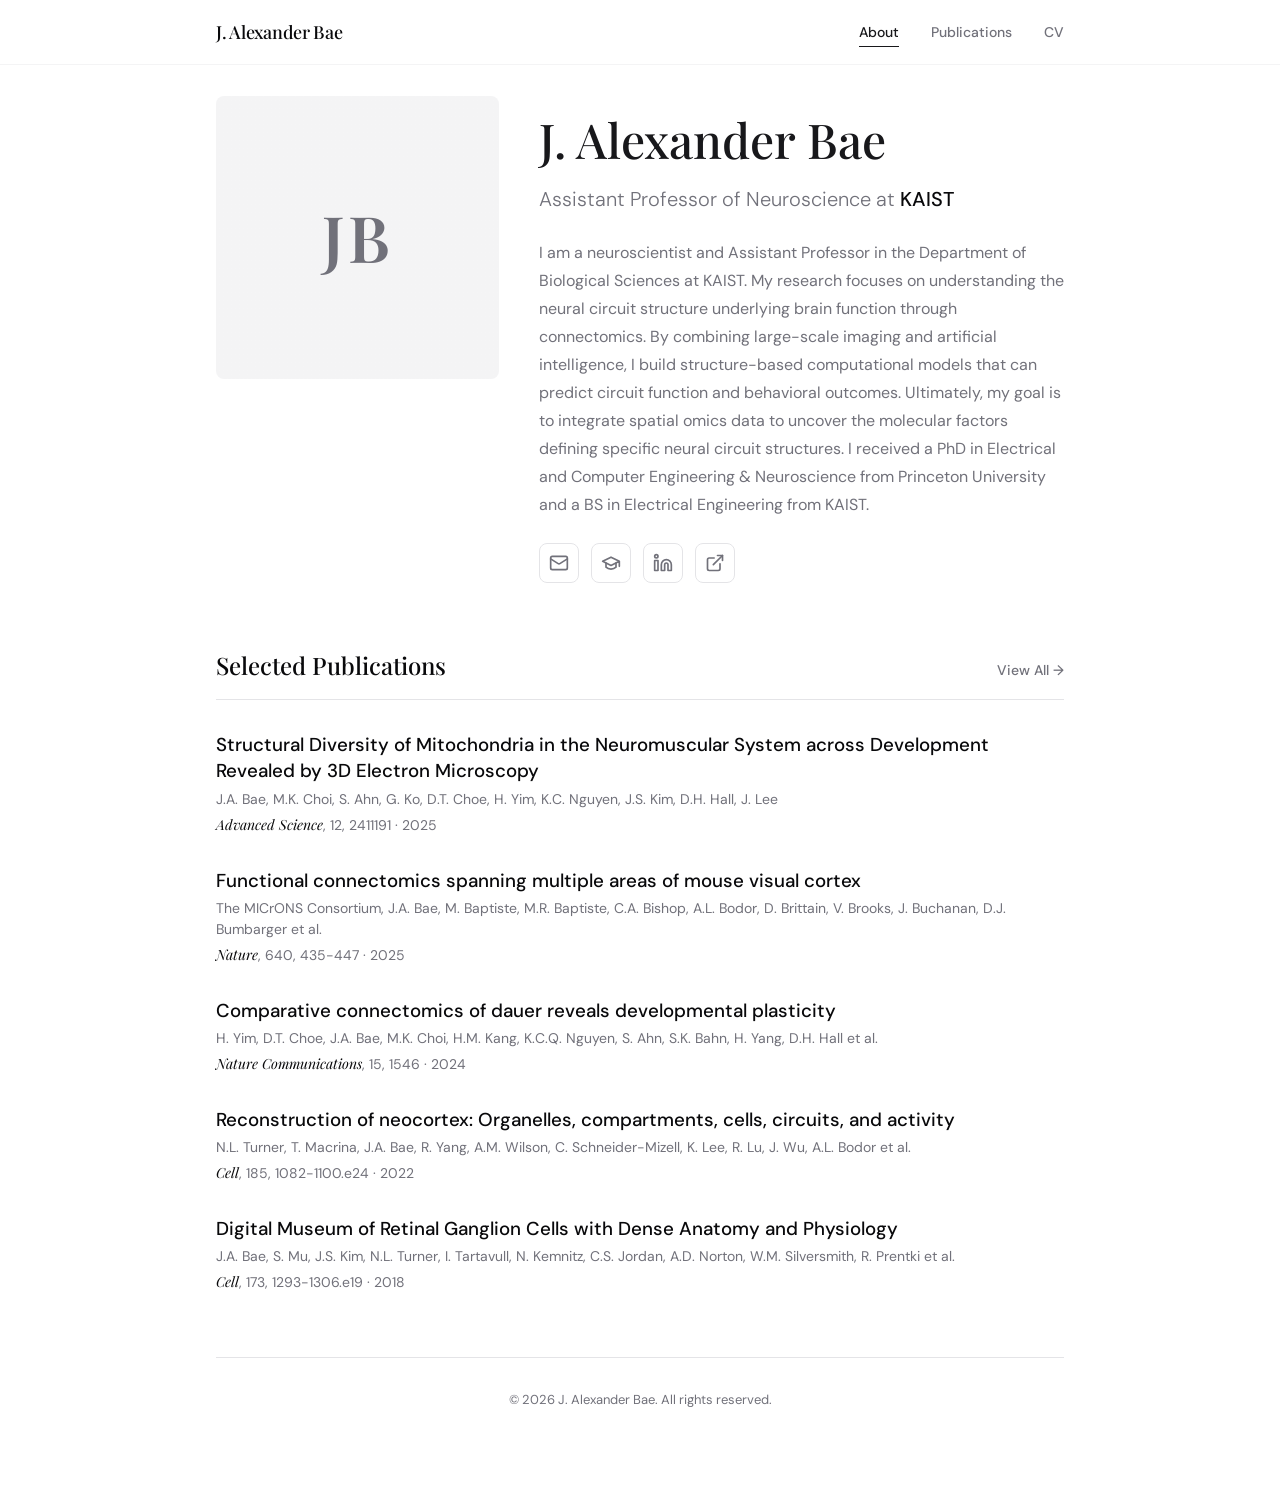
==== index.html @ 5ac7a990 "Add J. Alexander Bae personal website Static, dependency-free recreation matching the reference site" ====
<!DOCTYPE html>
<html lang="en">
  <head>
    <meta charset="UTF-8" />
    <meta name="viewport" content="width=device-width, initial-scale=1.0" />
    <title>J. Alexander Bae</title>
    <meta
      name="description"
      content="J. Alexander Bae (Alex Bae, 배준환) is an Assistant Professor of Neuroscience at KAIST, specializing in connectomics, neural circuits, and computational modeling."
    />
    <meta
      name="keywords"
      content="J. Alexander Bae, Alexander Bae, Alex Bae, 배준환, Neuroscience, KAIST, Connectomics, Neural Circuits, Brain Structure"
    />
    <meta property="og:title" content="J. Alexander Bae (배준환) | Neuroscience" />
    <meta
      property="og:description"
      content="J. Alexander Bae (Alex Bae, 배준환) is an Assistant Professor of Neuroscience at KAIST. Researching neural circuits and behavior through connectomics."
    />
    <meta property="og:type" content="website" />

    <link rel="preconnect" href="https://fonts.googleapis.com" />
    <link rel="preconnect" href="https://fonts.gstatic.com" crossorigin />
    <link
      href="https://fonts.googleapis.com/css2?family=DM+Sans:ital,opsz,wght@0,9..40,100..1000;1,9..40,100..1000&family=Playfair+Display:ital,wght@0,400..900;1,400..900&display=swap"
      rel="stylesheet"
    />
    <link rel="stylesheet" href="styles.css" />
  </head>
  <body>
    <!-- ---------------- navbar ---------------- -->
    <nav class="nav">
      <div class="container nav-inner">
        <a href="index.html" class="nav-logo">J. Alexander Bae</a>
        <div class="nav-links">
          <a href="index.html" class="nav-link active">About</a>
          <a href="publications.html" class="nav-link">Publications</a>
          <a href="cv.html" class="nav-link">CV</a>
        </div>
      </div>
    </nav>

    <main class="container page">
      <!-- ---------------- hero ---------------- -->
      <section class="hero animate-in">
        <div class="hero-photo">
          <span class="hero-monogram">JB</span>
        </div>
        <div class="hero-body">
          <div>
            <h1 class="hero-name">J. Alexander Bae</h1>
            <p class="hero-role">
              Assistant Professor of Neuroscience at <strong>KAIST</strong>
            </p>
          </div>
          <div class="prose">
            <p>
              I am a neuroscientist and Assistant Professor in the Department of
              Biological Sciences at KAIST. My research focuses on understanding
              the neural circuit structure underlying brain function through
              connectomics. By combining large-scale imaging and artificial
              intelligence, I build structure-based computational models that can
              predict circuit function and behavioral outcomes. Ultimately, my
              goal is to integrate spatial omics data to uncover the molecular
              factors defining specific neural circuit structures. I received a
              PhD in Electrical and Computer Engineering &amp; Neuroscience from
              Princeton University and a BS in Electrical Engineering from KAIST.
            </p>
          </div>
          <!-- ---------------- social / contact ---------------- -->
          <div class="social-row">
            <button
              class="social-btn"
              type="button"
              aria-label="Email"
              title="Copy email"
              data-copy="jalexbae@kaist.ac.kr"
            >
              <svg viewBox="0 0 24 24" fill="none" stroke="currentColor" stroke-width="2" stroke-linecap="round" stroke-linejoin="round">
                <rect x="2" y="4" width="20" height="16" rx="2" />
                <path d="m22 7-8.97 5.7a1.94 1.94 0 0 1-2.06 0L2 7" />
              </svg>
            </button>
            <a
              class="social-btn"
              href="https://scholar.google.com/citations?hl=en&user=dsNLaNIAAAAJ"
              target="_blank"
              rel="noopener"
              aria-label="Google Scholar"
              title="Google Scholar"
            >
              <svg viewBox="0 0 24 24" fill="none" stroke="currentColor" stroke-width="2" stroke-linecap="round" stroke-linejoin="round">
                <path d="M22 10v6M2 10l10-5 10 5-10 5z" />
                <path d="M6 12v5c3 3 9 3 12 0v-5" />
              </svg>
            </a>
            <a
              class="social-btn"
              href="https://linkedin.com/in/jalexbae"
              target="_blank"
              rel="noopener"
              aria-label="LinkedIn"
              title="LinkedIn"
            >
              <svg viewBox="0 0 24 24" fill="none" stroke="currentColor" stroke-width="2" stroke-linecap="round" stroke-linejoin="round">
                <path d="M16 8a6 6 0 0 1 6 6v7h-4v-7a2 2 0 0 0-2-2 2 2 0 0 0-2 2v7h-4v-7a6 6 0 0 1 6-6z" />
                <rect x="2" y="9" width="4" height="12" />
                <circle cx="4" cy="4" r="2" />
              </svg>
            </a>
            <a
              class="social-btn"
              href="https://conncslab.com"
              target="_blank"
              rel="noopener"
              aria-label="Lab Website"
              title="Lab Website"
            >
              <svg viewBox="0 0 24 24" fill="none" stroke="currentColor" stroke-width="2" stroke-linecap="round" stroke-linejoin="round">
                <path d="M18 13v6a2 2 0 0 1-2 2H5a2 2 0 0 1-2-2V8a2 2 0 0 1 2-2h6" />
                <path d="M15 3h6v6" />
                <path d="M10 14 21 3" />
              </svg>
            </a>
          </div>
        </div>
      </section>

      <!-- ---------------- selected publications ---------------- -->
      <section class="section animate-in delay-150">
        <div class="section-head">
          <h2 class="section-title-lg">Selected Publications</h2>
          <a href="publications.html" class="view-all">
            View All <span class="arrow">→</span>
          </a>
        </div>

        <div class="pub-list">
          <article class="pub">
            <h3 class="pub-title">
              Structural Diversity of Mitochondria in the Neuromuscular System
              across Development Revealed by 3D Electron Microscopy
            </h3>
            <p class="pub-authors">
              J.A. Bae, M.K. Choi, S. Ahn, G. Ko, D.T. Choe, H. Yim, K.C.
              Nguyen, J.S. Kim, D.H. Hall, J. Lee
            </p>
            <p class="pub-venue">
              <span class="journal">Advanced Science</span>, 12, 2411191 · 2025
            </p>
          </article>

          <article class="pub">
            <h3 class="pub-title">
              Functional connectomics spanning multiple areas of mouse visual
              cortex
            </h3>
            <p class="pub-authors">
              The MICrONS Consortium, J.A. Bae, M. Baptiste, M.R. Baptiste, C.A.
              Bishop, A.L. Bodor, D. Brittain, V. Brooks, J. Buchanan, D.J.
              Bumbarger et al.
            </p>
            <p class="pub-venue">
              <span class="journal">Nature</span>, 640, 435-447 · 2025
            </p>
          </article>

          <article class="pub">
            <h3 class="pub-title">
              Comparative connectomics of dauer reveals developmental plasticity
            </h3>
            <p class="pub-authors">
              H. Yim, D.T. Choe, J.A. Bae, M.K. Choi, H.M. Kang, K.C.Q. Nguyen,
              S. Ahn, S.K. Bahn, H. Yang, D.H. Hall et al.
            </p>
            <p class="pub-venue">
              <span class="journal">Nature Communications</span>, 15, 1546 · 2024
            </p>
          </article>

          <article class="pub">
            <h3 class="pub-title">
              Reconstruction of neocortex: Organelles, compartments, cells,
              circuits, and activity
            </h3>
            <p class="pub-authors">
              N.L. Turner, T. Macrina, J.A. Bae, R. Yang, A.M. Wilson, C.
              Schneider-Mizell, K. Lee, R. Lu, J. Wu, A.L. Bodor et al.
            </p>
            <p class="pub-venue">
              <span class="journal">Cell</span>, 185, 1082-1100.e24 · 2022
            </p>
          </article>

          <article class="pub">
            <h3 class="pub-title">
              Digital Museum of Retinal Ganglion Cells with Dense Anatomy and
              Physiology
            </h3>
            <p class="pub-authors">
              J.A. Bae, S. Mu, J.S. Kim, N.L. Turner, I. Tartavull, N. Kemnitz,
              C.S. Jordan, A.D. Norton, W.M. Silversmith, R. Prentki et al.
            </p>
            <p class="pub-venue">
              <span class="journal">Cell</span>, 173, 1293-1306.e19 · 2018
            </p>
          </article>
        </div>
      </section>

      <footer class="footer">
        © <span id="year"></span> J. Alexander Bae. All rights reserved.
      </footer>
    </main>

    <div id="toast" class="toast" role="status" aria-live="polite"></div>
    <script>
      document.getElementById("year").textContent = new Date().getFullYear();
    </script>
    <script src="script.js"></script>
  </body>
</html>
---- styles.css ----
/* ============================================================
   J. Alexander Bae — personal site
   Design tokens mirror the shadcn/ui "neutral" theme (HSL).
   Fonts: DM Sans (sans / body) + Playfair Display (serif / headings)
   ============================================================ */

:root {
  --background: 0 0% 100%;
  --foreground: 240 10% 3.9%;
  --primary: 240 5.9% 10%;
  --primary-foreground: 0 0% 98%;
  --secondary: 240 4.8% 95.9%;
  --muted: 240 4.8% 95.9%;
  --muted-foreground: 240 3.8% 46.1%;
  --accent: 240 4.8% 95.9%;
  --border: 240 5.9% 90%;
  --input: 240 5.9% 90%;
  --ring: 240 5.9% 10%;
  --radius: 0.5rem;
}

@media (prefers-color-scheme: dark) {
  :root {
    --background: 240 10% 3.9%;
    --foreground: 0 0% 98%;
    --primary: 0 0% 98%;
    --primary-foreground: 240 5.9% 10%;
    --secondary: 240 3.7% 15.9%;
    --muted: 240 3.7% 15.9%;
    --muted-foreground: 240 5% 64.9%;
    --accent: 240 3.7% 15.9%;
    --border: 240 3.7% 15.9%;
    --input: 240 3.7% 15.9%;
    --ring: 240 4.9% 83.9%;
  }
}

*,
*::before,
*::after {
  box-sizing: border-box;
  margin: 0;
  padding: 0;
}

html {
  scroll-behavior: smooth;
  -webkit-text-size-adjust: 100%;
}

body {
  font-family: "DM Sans", ui-sans-serif, system-ui, -apple-system, sans-serif;
  background-color: hsl(var(--background));
  color: hsl(var(--foreground));
  line-height: 1.5;
  -webkit-font-smoothing: antialiased;
  -moz-osx-font-smoothing: grayscale;
  min-height: 100vh;
}

.font-serif {
  font-family: "Playfair Display", ui-serif, Georgia, serif;
}

a {
  color: inherit;
  text-decoration: none;
}

img {
  max-width: 100%;
  display: block;
}

/* -------------------- layout helpers -------------------- */
.container {
  width: 100%;
  max-width: 56rem; /* max-w-4xl */
  margin-inline: auto;
  padding-inline: 1.5rem; /* px-6 */
}

.page {
  padding-top: 6rem;   /* pt-24, clears fixed nav */
  padding-bottom: 3rem; /* pb-12 */
}

.muted {
  color: hsl(var(--muted-foreground));
}

.text-primary {
  color: hsl(var(--primary));
}

/* -------------------- navbar -------------------- */
.nav {
  position: fixed;
  top: 0;
  left: 0;
  right: 0;
  z-index: 50;
  background-color: hsl(var(--background) / 0.8);
  backdrop-filter: blur(8px);
  -webkit-backdrop-filter: blur(8px);
  border-bottom: 1px solid hsl(var(--border) / 0.4);
}

.nav-inner {
  height: 4rem; /* h-16 */
  display: flex;
  align-items: center;
  justify-content: space-between;
}

.nav-logo {
  font-family: "Playfair Display", serif;
  font-size: 1.125rem; /* text-lg */
  font-weight: 500;
  letter-spacing: -0.015em;
  transition: opacity 0.2s ease;
}
.nav-logo:hover {
  opacity: 0.8;
}

.nav-links {
  display: flex;
  gap: 2rem; /* gap-8 */
}

.nav-link {
  font-size: 0.875rem; /* text-sm */
  font-weight: 500;
  color: hsl(var(--muted-foreground));
  position: relative;
  transition: color 0.2s ease;
}
.nav-link:hover {
  color: hsl(var(--primary));
}
.nav-link.active {
  color: hsl(var(--primary));
}
.nav-link.active::after {
  content: "";
  position: absolute;
  left: 0;
  bottom: -0.25rem;
  width: 100%;
  height: 1px;
  background-color: hsl(var(--primary));
}

/* -------------------- animations -------------------- */
@keyframes fade-in-up {
  from {
    opacity: 0;
    transform: translateY(2rem);
  }
  to {
    opacity: 1;
    transform: translateY(0);
  }
}

.animate-in {
  animation: fade-in-up 0.7s cubic-bezier(0.16, 1, 0.3, 1) both;
}
.delay-100 { animation-delay: 0.1s; }
.delay-150 { animation-delay: 0.15s; }

@media (prefers-reduced-motion: reduce) {
  .animate-in { animation: none; }
  html { scroll-behavior: auto; }
}

/* -------------------- hero (about) -------------------- */
.hero {
  display: flex;
  gap: 2.5rem;
  align-items: flex-start;
  margin-bottom: 4rem;
}

.hero-photo {
  width: 33.333%;
  flex-shrink: 0;
  aspect-ratio: 1 / 1;
  border-radius: var(--radius);
  overflow: hidden;
  background: linear-gradient(135deg, hsl(var(--secondary)), hsl(var(--accent)));
  display: flex;
  align-items: center;
  justify-content: center;
}
.hero-photo img {
  object-fit: cover;
  width: 100%;
  height: 100%;
  transition: transform 0.7s ease;
}
.hero-photo:hover img {
  transform: scale(1.05);
}
.hero-monogram {
  font-family: "Playfair Display", serif;
  font-size: clamp(2.5rem, 8vw, 4rem);
  font-weight: 600;
  color: hsl(var(--muted-foreground));
  letter-spacing: 0.05em;
}

.hero-body {
  width: 66.666%;
  padding-top: 1rem;
  display: flex;
  flex-direction: column;
  gap: 1.5rem;
}

.hero-name {
  font-family: "Playfair Display", serif;
  font-size: 2.25rem; /* text-4xl */
  font-weight: 500;
  color: hsl(var(--primary));
  margin-bottom: 1rem;
  line-height: 1.15;
}

.hero-role {
  font-size: 1.25rem; /* text-xl */
  color: hsl(var(--muted-foreground));
  font-weight: 300;
  line-height: 1.6;
}
.hero-role strong {
  font-weight: 500;
  color: hsl(var(--foreground));
}

.prose p {
  color: hsl(var(--muted-foreground));
  line-height: 1.75;
}

/* -------------------- contact / social icons -------------------- */
.social-row {
  display: flex;
  gap: 0.75rem;
  flex-wrap: wrap;
}

.social-btn {
  width: 2.5rem;
  height: 2.5rem;
  display: inline-flex;
  align-items: center;
  justify-content: center;
  border: 1px solid hsl(var(--border));
  border-radius: var(--radius);
  color: hsl(var(--muted-foreground));
  background: transparent;
  cursor: pointer;
  transition: color 0.2s ease, border-color 0.2s ease, background-color 0.2s ease;
}
.social-btn:hover {
  color: hsl(var(--primary));
  border-color: hsl(var(--primary));
  background-color: hsl(var(--accent));
}
.social-btn svg {
  width: 1.25rem;
  height: 1.25rem;
}

/* -------------------- section (publications / cv) -------------------- */
.section {
  margin-bottom: 3rem;
}

.section-head {
  display: flex;
  align-items: baseline;
  justify-content: space-between;
  border-bottom: 1px solid hsl(var(--border));
  padding-bottom: 1rem;
  margin-bottom: 2rem;
}

.section-title-lg {
  font-family: "Playfair Display", serif;
  font-size: 1.5rem; /* text-2xl */
  font-weight: 500;
}

.view-all {
  font-size: 0.875rem;
  font-weight: 500;
  color: hsl(var(--muted-foreground));
  display: inline-flex;
  align-items: center;
  gap: 0.25rem;
  transition: color 0.2s ease;
}
.view-all:hover {
  color: hsl(var(--primary));
}
.view-all .arrow {
  transition: transform 0.2s ease;
  display: inline-block;
}
.view-all:hover .arrow {
  transform: translateX(2px);
}

/* CV-style section headings */
.section-title {
  font-family: "Playfair Display", serif;
  font-size: 1.25rem; /* text-xl */
  font-weight: 500;
  color: hsl(var(--primary));
  border-bottom: 1px solid hsl(var(--border));
  padding-bottom: 0.5rem;
  margin-bottom: 1.5rem;
}

/* -------------------- publications list -------------------- */
.pub-year-group {
  margin-bottom: 2.5rem;
}
.pub-year {
  font-family: "Playfair Display", serif;
  font-size: 1.125rem;
  font-weight: 500;
  color: hsl(var(--muted-foreground));
  margin-bottom: 1.25rem;
}

.pub-list {
  display: flex;
  flex-direction: column;
  gap: 2rem;
}

.pub {
  cursor: default;
}
.pub-title {
  font-weight: 500;
  line-height: 1.4;
  transition: color 0.2s ease;
}
.pub:hover .pub-title {
  color: hsl(var(--muted-foreground));
}
.pub-authors {
  font-size: 0.875rem;
  color: hsl(var(--muted-foreground));
  margin-top: 0.25rem;
}
.pub-venue {
  font-size: 0.875rem;
  color: hsl(var(--muted-foreground));
  margin-top: 0.25rem;
}
.pub-venue .journal {
  font-family: "Playfair Display", serif;
  font-style: italic;
  color: hsl(var(--foreground));
}

/* -------------------- CV entries -------------------- */
.cv-header {
  display: flex;
  align-items: center;
  justify-content: space-between;
  margin-bottom: 3rem;
  gap: 1rem;
}
.cv-title {
  font-family: "Playfair Display", serif;
  font-size: 2.25rem; /* text-4xl */
  font-weight: 500;
}

.btn-outline {
  display: inline-flex;
  align-items: center;
  gap: 0.5rem;
  font-size: 0.875rem;
  font-weight: 500;
  padding: 0.5rem 1rem;
  border: 1px solid hsl(var(--border));
  border-radius: var(--radius);
  background: transparent;
  color: hsl(var(--foreground));
  cursor: pointer;
  transition: background-color 0.2s ease;
  white-space: nowrap;
}
.btn-outline:hover {
  background-color: hsl(var(--accent));
}
.btn-outline svg {
  width: 1rem;
  height: 1rem;
}

.cv-entries {
  display: flex;
  flex-direction: column;
  gap: 1.5rem;
}

.cv-entry {
  display: grid;
  grid-template-columns: 1fr 120px;
  gap: 0.5rem;
}
.cv-entry h3 {
  font-size: 1rem;
  font-weight: 500;
}
.cv-entry .org {
  color: hsl(var(--muted-foreground));
}
.cv-entry .note {
  font-size: 0.875rem;
  color: hsl(var(--muted-foreground));
  font-style: italic;
  margin-top: 0.25rem;
}
.cv-entry .date {
  color: hsl(var(--muted-foreground));
  font-size: 0.875rem;
  text-align: right;
}

.contact-list {
  display: flex;
  flex-direction: column;
  gap: 0.5rem;
}
.contact-list a {
  display: inline-flex;
  align-items: center;
  gap: 0.5rem;
  color: hsl(var(--muted-foreground));
  transition: color 0.2s ease;
  width: fit-content;
}
.contact-list a:hover {
  color: hsl(var(--primary));
}
.contact-list svg {
  width: 1rem;
  height: 1rem;
}

.section-narrow {
  max-width: 48rem; /* max-w-3xl */
}

/* -------------------- toast -------------------- */
.toast {
  position: fixed;
  bottom: 1.5rem;
  right: 1.5rem;
  z-index: 100;
  background-color: hsl(var(--foreground));
  color: hsl(var(--background));
  padding: 0.875rem 1.25rem;
  border-radius: var(--radius);
  box-shadow: 0 10px 25px -5px rgb(0 0 0 / 0.25);
  font-size: 0.875rem;
  opacity: 0;
  transform: translateY(1rem);
  pointer-events: none;
  transition: opacity 0.25s ease, transform 0.25s ease;
  max-width: 20rem;
}
.toast.show {
  opacity: 1;
  transform: translateY(0);
}
.toast strong {
  display: block;
  font-weight: 600;
  margin-bottom: 0.15rem;
}

/* -------------------- footer -------------------- */
.footer {
  border-top: 1px solid hsl(var(--border));
  margin-top: 4rem;
  padding: 2rem 0;
  font-size: 0.8125rem;
  color: hsl(var(--muted-foreground));
  text-align: center;
}

/* -------------------- responsive -------------------- */
@media (max-width: 768px) {
  .hero {
    flex-direction: column;
    gap: 1.5rem;
  }
  .hero-photo {
    width: 50%;
  }
  .hero-body {
    width: 100%;
    padding-top: 0;
  }
  .hero-name {
    font-size: 2rem;
  }
  .cv-entry {
    grid-template-columns: 1fr;
  }
  .cv-entry .date {
    text-align: left;
  }
  .nav-links {
    gap: 1.25rem;
  }
}

@media (min-width: 768px) {
  .hero-name {
    font-size: 3rem; /* md:text-5xl */
  }
}
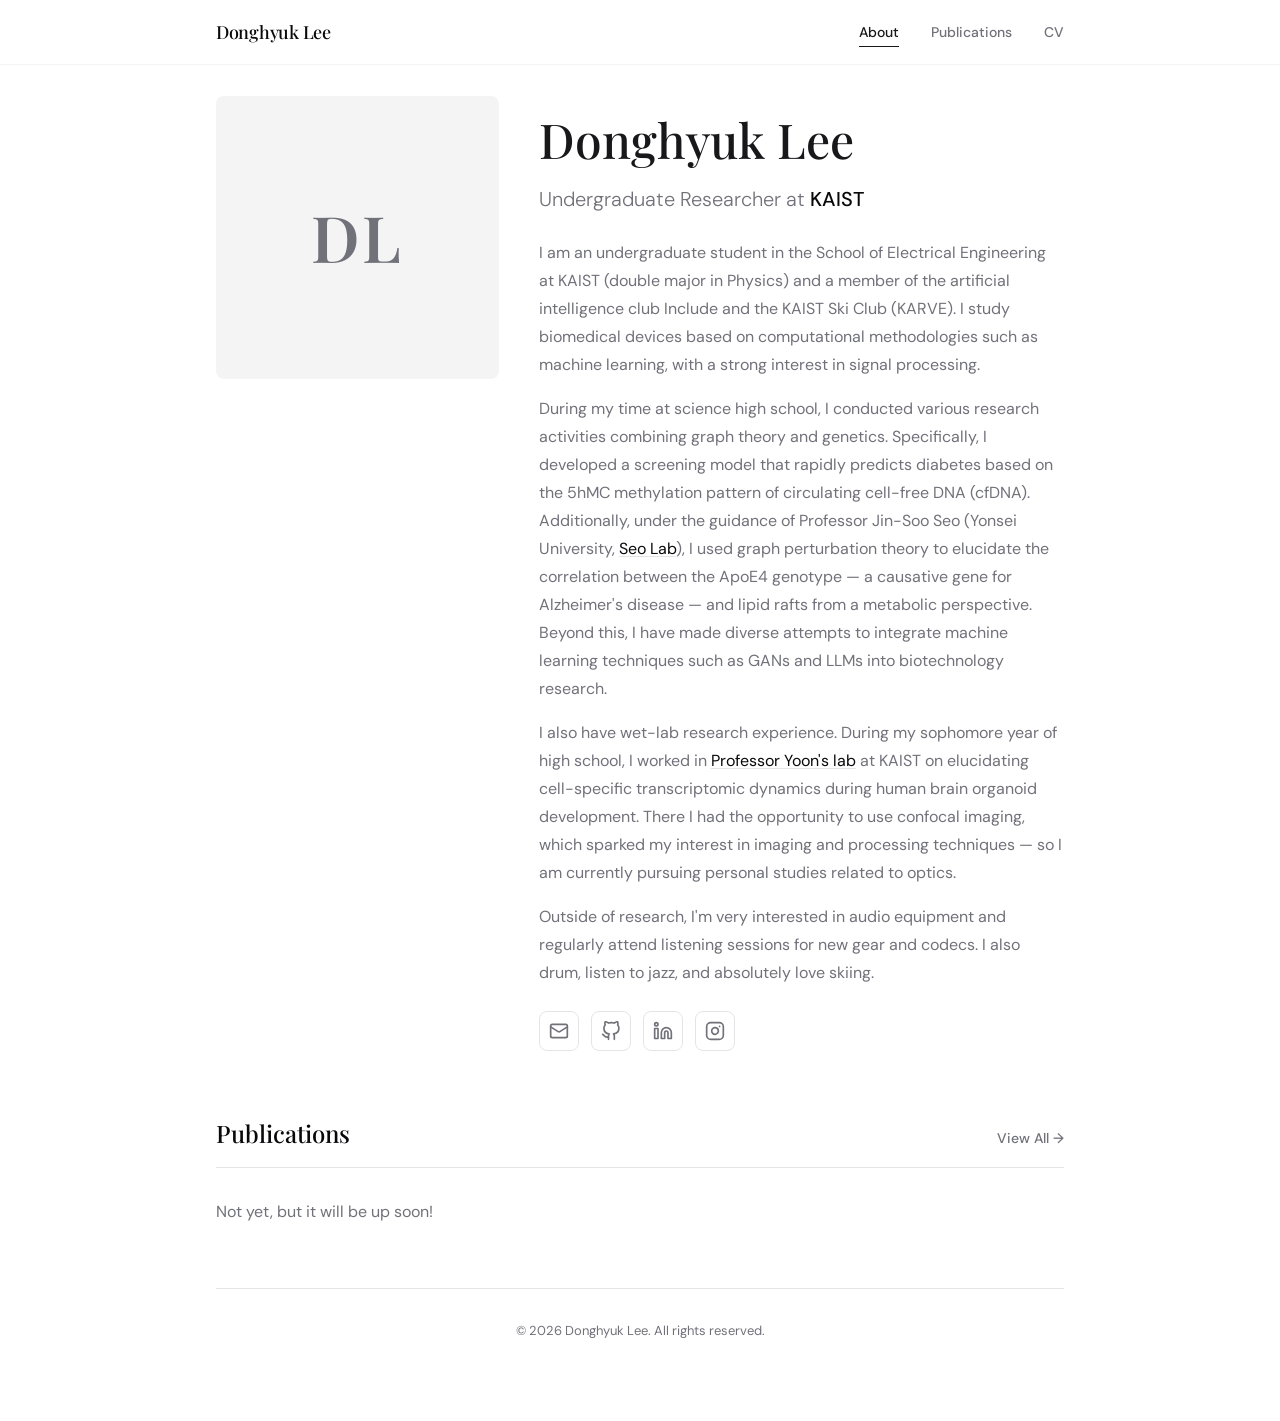
==== commit a012f495: "Replace content with Donghyuk Lee's information Populate the site with info migrated from the previo" ====
--- a/index.html
+++ b/index.html
@@ -3,19 +3,19 @@
   <head>
     <meta charset="UTF-8" />
     <meta name="viewport" content="width=device-width, initial-scale=1.0" />
-    <title>J. Alexander Bae</title>
+    <title>Donghyuk Lee</title>
     <meta
       name="description"
-      content="J. Alexander Bae (Alex Bae, 배준환) is an Assistant Professor of Neuroscience at KAIST, specializing in connectomics, neural circuits, and computational modeling."
+      content="Donghyuk Lee is an undergraduate researcher in the School of Electrical Engineering at KAIST (double major in Physics), studying computational methods for biomedical devices, machine learning, signal processing, and optical imaging."
     />
     <meta
       name="keywords"
-      content="J. Alexander Bae, Alexander Bae, Alex Bae, 배준환, Neuroscience, KAIST, Connectomics, Neural Circuits, Brain Structure"
+      content="Donghyuk Lee, KAIST, Electrical Engineering, Physics, Machine Learning, Signal Processing, Biomedical Devices, Computational Imaging"
     />
-    <meta property="og:title" content="J. Alexander Bae (배준환) | Neuroscience" />
+    <meta property="og:title" content="Donghyuk Lee | KAIST" />
     <meta
       property="og:description"
-      content="J. Alexander Bae (Alex Bae, 배준환) is an Assistant Professor of Neuroscience at KAIST. Researching neural circuits and behavior through connectomics."
+      content="Undergraduate researcher at KAIST studying computational methods for biomedical devices, machine learning, and imaging."
     />
     <meta property="og:type" content="website" />
 
@@ -31,7 +31,7 @@
     <!-- ---------------- navbar ---------------- -->
     <nav class="nav">
       <div class="container nav-inner">
-        <a href="index.html" class="nav-logo">J. Alexander Bae</a>
+        <a href="index.html" class="nav-logo">Donghyuk Lee</a>
         <div class="nav-links">
           <a href="index.html" class="nav-link active">About</a>
           <a href="publications.html" class="nav-link">Publications</a>
@@ -44,27 +44,52 @@
       <!-- ---------------- hero ---------------- -->
       <section class="hero animate-in">
         <div class="hero-photo">
-          <span class="hero-monogram">JB</span>
+          <span class="hero-monogram">DL</span>
         </div>
         <div class="hero-body">
           <div>
-            <h1 class="hero-name">J. Alexander Bae</h1>
+            <h1 class="hero-name">Donghyuk Lee</h1>
             <p class="hero-role">
-              Assistant Professor of Neuroscience at <strong>KAIST</strong>
+              Undergraduate Researcher at <strong>KAIST</strong>
             </p>
           </div>
           <div class="prose">
             <p>
-              I am a neuroscientist and Assistant Professor in the Department of
-              Biological Sciences at KAIST. My research focuses on understanding
-              the neural circuit structure underlying brain function through
-              connectomics. By combining large-scale imaging and artificial
-              intelligence, I build structure-based computational models that can
-              predict circuit function and behavioral outcomes. Ultimately, my
-              goal is to integrate spatial omics data to uncover the molecular
-              factors defining specific neural circuit structures. I received a
-              PhD in Electrical and Computer Engineering &amp; Neuroscience from
-              Princeton University and a BS in Electrical Engineering from KAIST.
+              I am an undergraduate student in the School of Electrical
+              Engineering at KAIST (double major in Physics) and a member of the
+              artificial intelligence club Include and the KAIST Ski Club
+              (KARVE). I study biomedical devices based on computational
+              methodologies such as machine learning, with a strong interest in
+              signal processing.
+            </p>
+            <p>
+              During my time at science high school, I conducted various research
+              activities combining graph theory and genetics. Specifically, I
+              developed a screening model that rapidly predicts diabetes based on
+              the 5hMC methylation pattern of circulating cell-free DNA (cfDNA).
+              Additionally, under the guidance of Professor Jin-Soo Seo (Yonsei
+              University,
+              <a href="http://seolaboratory.org/" target="_blank" rel="noopener">Seo Lab</a>),
+              I used graph perturbation theory to elucidate the correlation
+              between the ApoE4 genotype — a causative gene for Alzheimer's
+              disease — and lipid rafts from a metabolic perspective. Beyond
+              this, I have made diverse attempts to integrate machine learning
+              techniques such as GANs and LLMs into biotechnology research.
+            </p>
+            <p>
+              I also have wet-lab research experience. During my sophomore year
+              of high school, I worked in
+              <a href="https://www.yoonlab.info/" target="_blank" rel="noopener">Professor Yoon's lab</a>
+              at KAIST on elucidating cell-specific transcriptomic dynamics
+              during human brain organoid development. There I had the
+              opportunity to use confocal imaging, which sparked my interest in
+              imaging and processing techniques — so I am currently pursuing
+              personal studies related to optics.
+            </p>
+            <p>
+              Outside of research, I'm very interested in audio equipment and
+              regularly attend listening sessions for new gear and codecs. I also
+              drum, listen to jazz, and absolutely love skiing.
             </p>
           </div>
           <!-- ---------------- social / contact ---------------- -->
@@ -74,7 +99,7 @@
               type="button"
               aria-label="Email"
               title="Copy email"
-              data-copy="jalexbae@kaist.ac.kr"
+              data-copy="dhlee4832@kaist.ac.kr"
             >
               <svg viewBox="0 0 24 24" fill="none" stroke="currentColor" stroke-width="2" stroke-linecap="round" stroke-linejoin="round">
                 <rect x="2" y="4" width="20" height="16" rx="2" />
@@ -83,20 +108,19 @@
             </button>
             <a
               class="social-btn"
-              href="https://scholar.google.com/citations?hl=en&user=dsNLaNIAAAAJ"
+              href="https://github.com/donghyuklee1"
               target="_blank"
               rel="noopener"
-              aria-label="Google Scholar"
-              title="Google Scholar"
+              aria-label="GitHub"
+              title="GitHub"
             >
               <svg viewBox="0 0 24 24" fill="none" stroke="currentColor" stroke-width="2" stroke-linecap="round" stroke-linejoin="round">
-                <path d="M22 10v6M2 10l10-5 10 5-10 5z" />
-                <path d="M6 12v5c3 3 9 3 12 0v-5" />
+                <path d="M9 19c-5 1.5-5-2.5-7-3m14 6v-3.87a3.37 3.37 0 0 0-.94-2.61c3.14-.35 6.44-1.54 6.44-7A5.44 5.44 0 0 0 20 4.77 5.07 5.07 0 0 0 19.91 1S18.73.65 16 2.48a13.38 13.38 0 0 0-7 0C6.27.65 5.09 1 5.09 1A5.07 5.07 0 0 0 5 4.77a5.44 5.44 0 0 0-1.5 3.78c0 5.42 3.3 6.61 6.44 7A3.37 3.37 0 0 0 9 18.13V22" />
               </svg>
             </a>
             <a
               class="social-btn"
-              href="https://linkedin.com/in/jalexbae"
+              href="https://www.linkedin.com/in/donghyuk127/"
               target="_blank"
               rel="noopener"
               aria-label="LinkedIn"
@@ -110,106 +134,35 @@
             </a>
             <a
               class="social-btn"
-              href="https://conncslab.com"
+              href="https://www.instagram.com/dhleethan/"
               target="_blank"
               rel="noopener"
-              aria-label="Lab Website"
-              title="Lab Website"
+              aria-label="Instagram"
+              title="Instagram"
             >
               <svg viewBox="0 0 24 24" fill="none" stroke="currentColor" stroke-width="2" stroke-linecap="round" stroke-linejoin="round">
-                <path d="M18 13v6a2 2 0 0 1-2 2H5a2 2 0 0 1-2-2V8a2 2 0 0 1 2-2h6" />
-                <path d="M15 3h6v6" />
-                <path d="M10 14 21 3" />
+                <rect x="2" y="2" width="20" height="20" rx="5" ry="5" />
+                <path d="M16 11.37A4 4 0 1 1 12.63 8 4 4 0 0 1 16 11.37z" />
+                <line x1="17.5" y1="6.5" x2="17.51" y2="6.5" />
               </svg>
             </a>
           </div>
         </div>
       </section>
 
-      <!-- ---------------- selected publications ---------------- -->
+      <!-- ---------------- publications ---------------- -->
       <section class="section animate-in delay-150">
         <div class="section-head">
-          <h2 class="section-title-lg">Selected Publications</h2>
+          <h2 class="section-title-lg">Publications</h2>
           <a href="publications.html" class="view-all">
             View All <span class="arrow">→</span>
           </a>
         </div>
-
-        <div class="pub-list">
-          <article class="pub">
-            <h3 class="pub-title">
-              Structural Diversity of Mitochondria in the Neuromuscular System
-              across Development Revealed by 3D Electron Microscopy
-            </h3>
-            <p class="pub-authors">
-              J.A. Bae, M.K. Choi, S. Ahn, G. Ko, D.T. Choe, H. Yim, K.C.
-              Nguyen, J.S. Kim, D.H. Hall, J. Lee
-            </p>
-            <p class="pub-venue">
-              <span class="journal">Advanced Science</span>, 12, 2411191 · 2025
-            </p>
-          </article>
-
-          <article class="pub">
-            <h3 class="pub-title">
-              Functional connectomics spanning multiple areas of mouse visual
-              cortex
-            </h3>
-            <p class="pub-authors">
-              The MICrONS Consortium, J.A. Bae, M. Baptiste, M.R. Baptiste, C.A.
-              Bishop, A.L. Bodor, D. Brittain, V. Brooks, J. Buchanan, D.J.
-              Bumbarger et al.
-            </p>
-            <p class="pub-venue">
-              <span class="journal">Nature</span>, 640, 435-447 · 2025
-            </p>
-          </article>
-
-          <article class="pub">
-            <h3 class="pub-title">
-              Comparative connectomics of dauer reveals developmental plasticity
-            </h3>
-            <p class="pub-authors">
-              H. Yim, D.T. Choe, J.A. Bae, M.K. Choi, H.M. Kang, K.C.Q. Nguyen,
-              S. Ahn, S.K. Bahn, H. Yang, D.H. Hall et al.
-            </p>
-            <p class="pub-venue">
-              <span class="journal">Nature Communications</span>, 15, 1546 · 2024
-            </p>
-          </article>
-
-          <article class="pub">
-            <h3 class="pub-title">
-              Reconstruction of neocortex: Organelles, compartments, cells,
-              circuits, and activity
-            </h3>
-            <p class="pub-authors">
-              N.L. Turner, T. Macrina, J.A. Bae, R. Yang, A.M. Wilson, C.
-              Schneider-Mizell, K. Lee, R. Lu, J. Wu, A.L. Bodor et al.
-            </p>
-            <p class="pub-venue">
-              <span class="journal">Cell</span>, 185, 1082-1100.e24 · 2022
-            </p>
-          </article>
-
-          <article class="pub">
-            <h3 class="pub-title">
-              Digital Museum of Retinal Ganglion Cells with Dense Anatomy and
-              Physiology
-            </h3>
-            <p class="pub-authors">
-              J.A. Bae, S. Mu, J.S. Kim, N.L. Turner, I. Tartavull, N. Kemnitz,
-              C.S. Jordan, A.D. Norton, W.M. Silversmith, R. Prentki et al.
-            </p>
-            <p class="pub-venue">
-              <span class="journal">Cell</span>, 173, 1293-1306.e19 · 2018
-            </p>
-          </article>
-        </div>
+        <p class="muted">Not yet, but it will be up soon!</p>
       </section>
 
       <footer class="footer">
-        © <span id="year"></span> J. Alexander Bae. All rights reserved.
+        © <span id="year"></span> Donghyuk Lee. All rights reserved.
       </footer>
     </main>
 
--- a/styles.css
+++ b/styles.css
@@ -243,6 +243,19 @@
   color: hsl(var(--muted-foreground));
   line-height: 1.75;
 }
+.prose p + p {
+  margin-top: 1rem;
+}
+.prose a {
+  color: hsl(var(--foreground));
+  text-decoration: underline;
+  text-underline-offset: 2px;
+  text-decoration-color: hsl(var(--border));
+  transition: text-decoration-color 0.2s ease;
+}
+.prose a:hover {
+  text-decoration-color: hsl(var(--primary));
+}
 
 /* -------------------- contact / social icons -------------------- */
 .social-row {
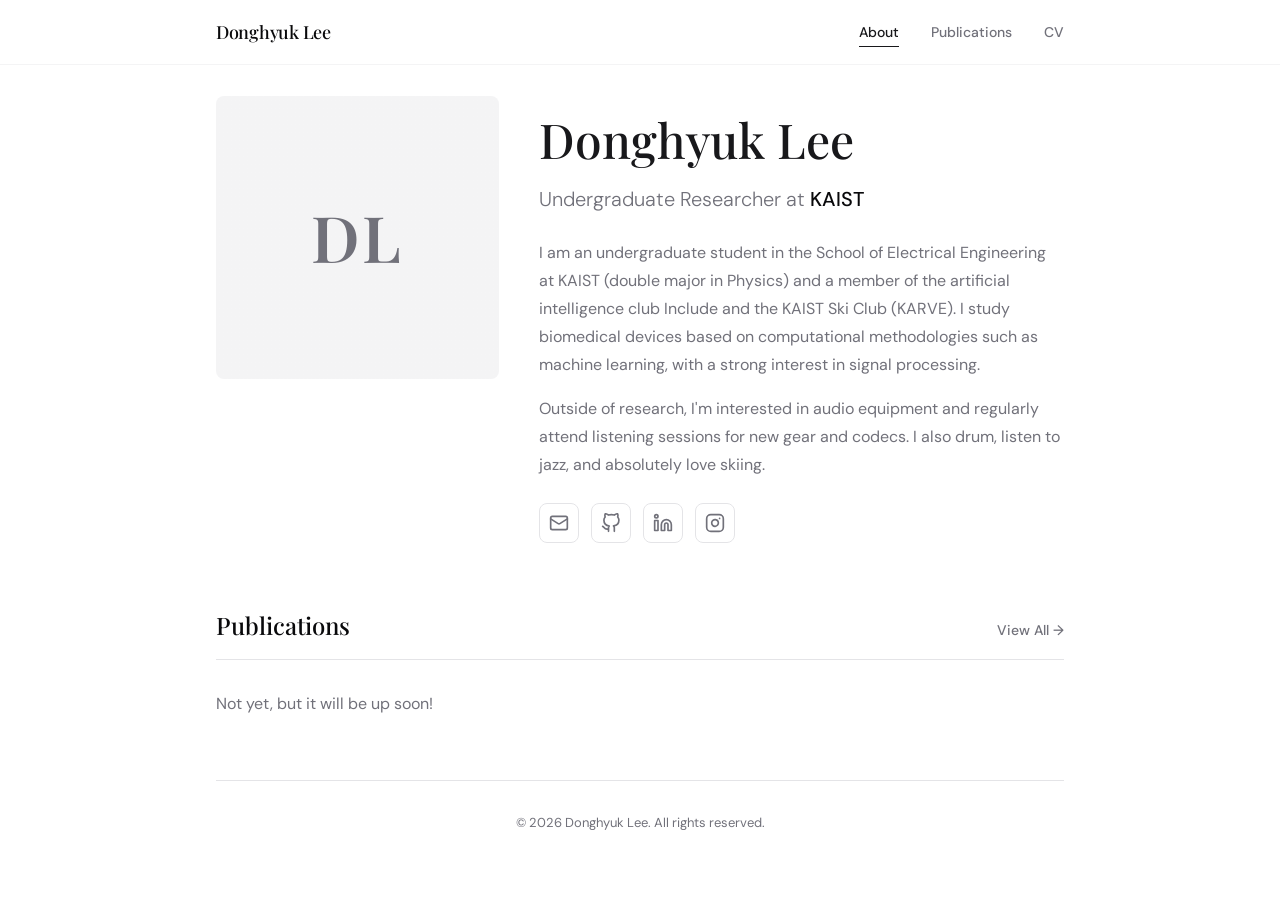
==== commit f97b0096: "Update index.html" ====
--- a/index.html
+++ b/index.html
@@ -63,31 +63,7 @@
               signal processing.
             </p>
             <p>
-              During my time at science high school, I conducted various research
-              activities combining graph theory and genetics. Specifically, I
-              developed a screening model that rapidly predicts diabetes based on
-              the 5hMC methylation pattern of circulating cell-free DNA (cfDNA).
-              Additionally, under the guidance of Professor Jin-Soo Seo (Yonsei
-              University,
-              <a href="http://seolaboratory.org/" target="_blank" rel="noopener">Seo Lab</a>),
-              I used graph perturbation theory to elucidate the correlation
-              between the ApoE4 genotype — a causative gene for Alzheimer's
-              disease — and lipid rafts from a metabolic perspective. Beyond
-              this, I have made diverse attempts to integrate machine learning
-              techniques such as GANs and LLMs into biotechnology research.
-            </p>
-            <p>
-              I also have wet-lab research experience. During my sophomore year
-              of high school, I worked in
-              <a href="https://www.yoonlab.info/" target="_blank" rel="noopener">Professor Yoon's lab</a>
-              at KAIST on elucidating cell-specific transcriptomic dynamics
-              during human brain organoid development. There I had the
-              opportunity to use confocal imaging, which sparked my interest in
-              imaging and processing techniques — so I am currently pursuing
-              personal studies related to optics.
-            </p>
-            <p>
-              Outside of research, I'm very interested in audio equipment and
+              Outside of research, I'm interested in audio equipment and
               regularly attend listening sessions for new gear and codecs. I also
               drum, listen to jazz, and absolutely love skiing.
             </p>
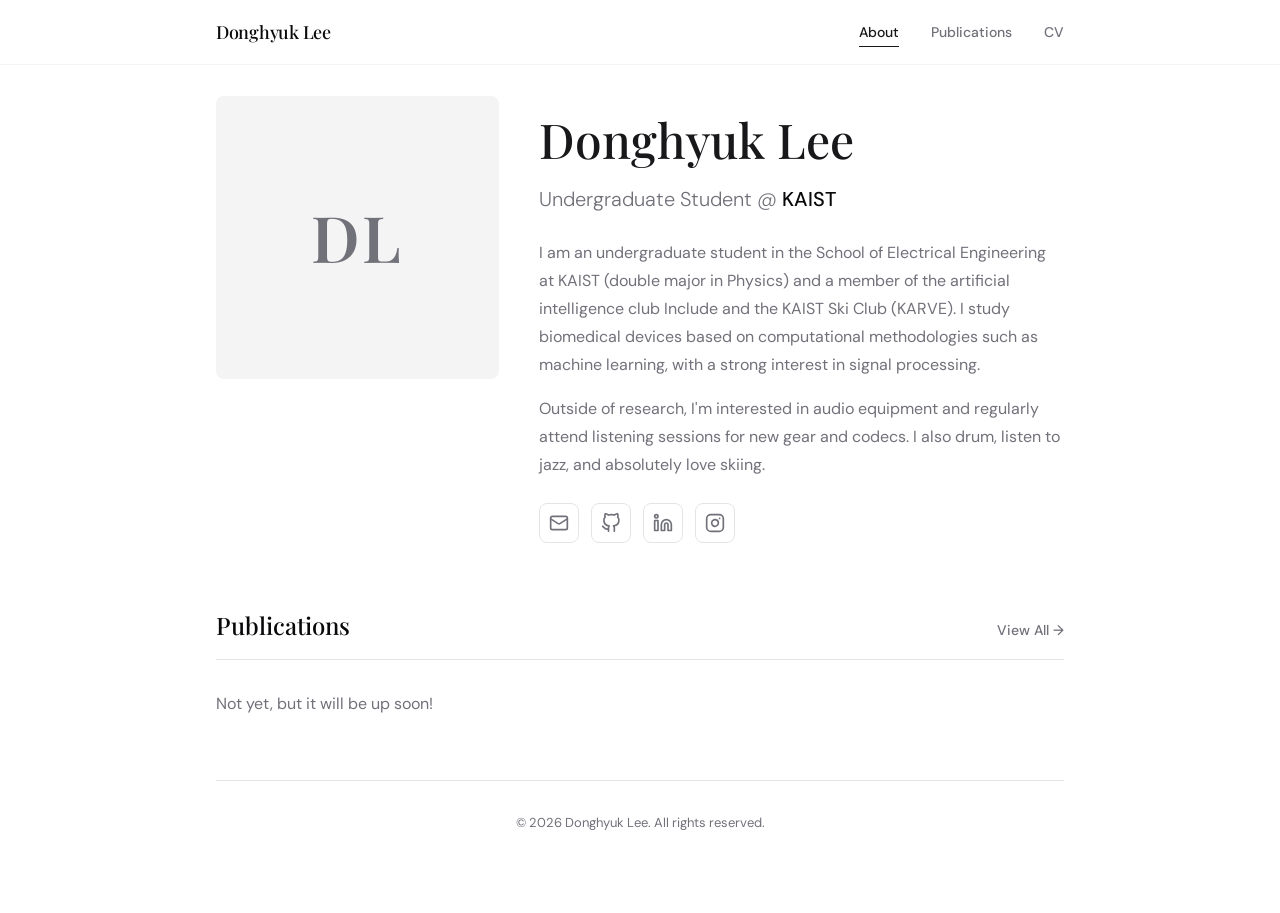
==== commit 836ea456: "Update index.html" ====
--- a/index.html
+++ b/index.html
@@ -50,7 +50,7 @@
           <div>
             <h1 class="hero-name">Donghyuk Lee</h1>
             <p class="hero-role">
-              Undergraduate Researcher at <strong>KAIST</strong>
+              Undergraduate Student @ <strong>KAIST</strong>
             </p>
           </div>
           <div class="prose">
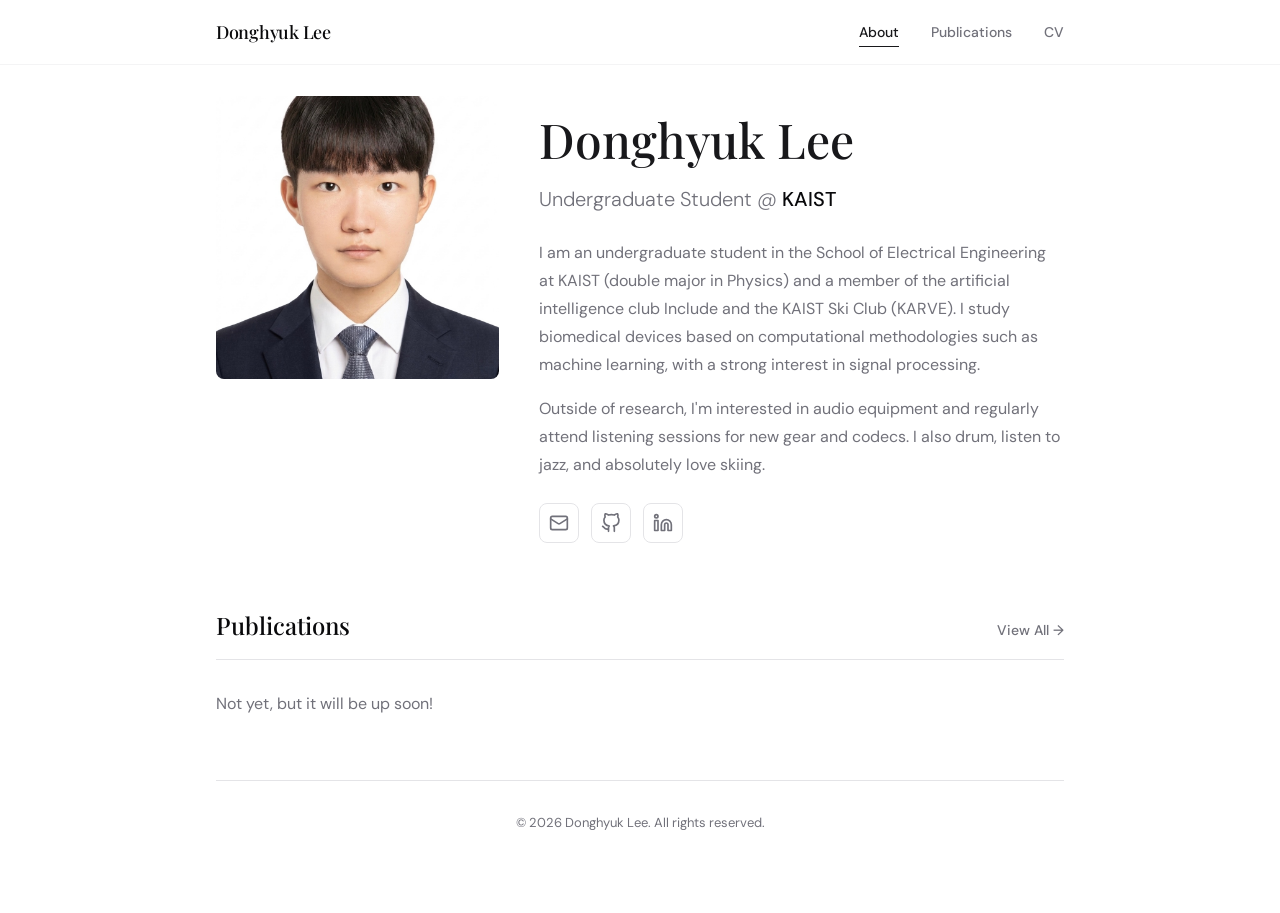
==== commit 0c8dd916: "Update index.html" ====
--- a/index.html
+++ b/index.html
@@ -44,7 +44,7 @@
       <!-- ---------------- hero ---------------- -->
       <section class="hero animate-in">
         <div class="hero-photo">
-          <span class="hero-monogram">DL</span>
+          <img src="IMG_0006.jpg" alt="Donghyuk Lee 사진" class="profile-image" />
         </div>
         <div class="hero-body">
           <div>
@@ -108,20 +108,6 @@
                 <circle cx="4" cy="4" r="2" />
               </svg>
             </a>
-            <a
-              class="social-btn"
-              href="https://www.instagram.com/dhleethan/"
-              target="_blank"
-              rel="noopener"
-              aria-label="Instagram"
-              title="Instagram"
-            >
-              <svg viewBox="0 0 24 24" fill="none" stroke="currentColor" stroke-width="2" stroke-linecap="round" stroke-linejoin="round">
-                <rect x="2" y="2" width="20" height="20" rx="5" ry="5" />
-                <path d="M16 11.37A4 4 0 1 1 12.63 8 4 4 0 0 1 16 11.37z" />
-                <line x1="17.5" y1="6.5" x2="17.51" y2="6.5" />
-              </svg>
-            </a>
           </div>
         </div>
       </section>
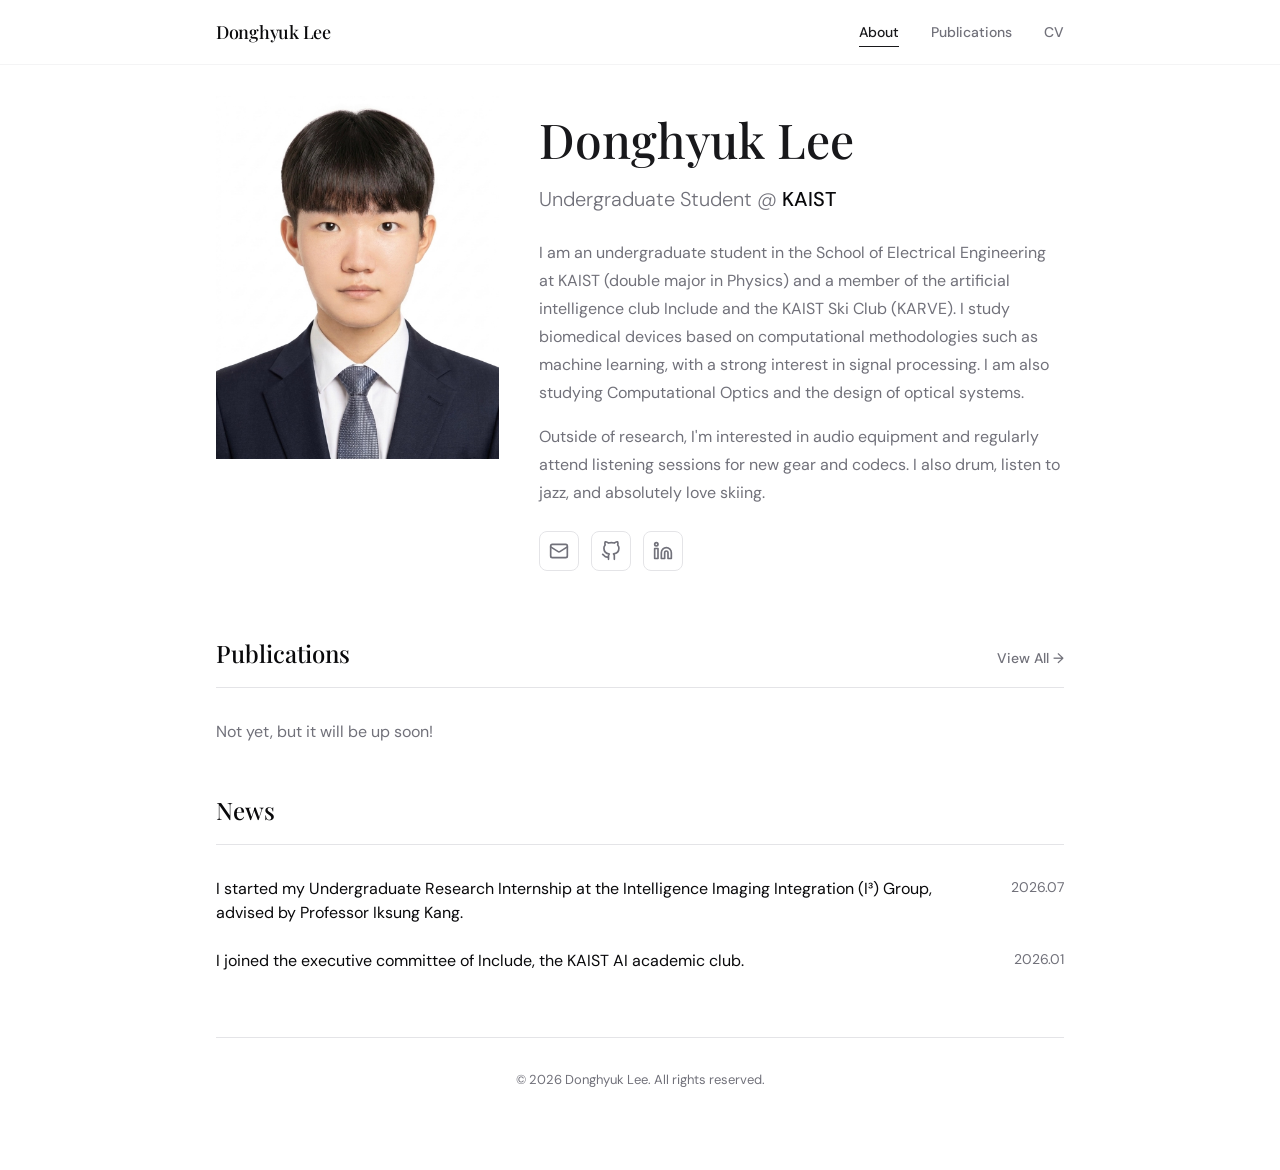
==== commit 486d28a7: "Remove photo hover zoom, add News section, mention optics interest - Drop the hover scale effect on " ====
--- a/index.html
+++ b/index.html
@@ -60,7 +60,8 @@
               artificial intelligence club Include and the KAIST Ski Club
               (KARVE). I study biomedical devices based on computational
               methodologies such as machine learning, with a strong interest in
-              signal processing.
+              signal processing. I am also studying Computational Optics and the
+              design of optical systems.
             </p>
             <p>
               Outside of research, I'm interested in audio equipment and
@@ -123,6 +124,34 @@
         <p class="muted">Not yet, but it will be up soon!</p>
       </section>
 
+      <!-- ---------------- news ---------------- -->
+      <section class="section animate-in delay-150">
+        <div class="section-head">
+          <h2 class="section-title-lg">News</h2>
+        </div>
+        <div class="cv-entries">
+          <div class="cv-entry">
+            <div>
+              <p>
+                I started my Undergraduate Research Internship at the
+                Intelligence Imaging Integration (I³) Group, advised by
+                Professor Iksung Kang.
+              </p>
+            </div>
+            <div class="date">2026.07</div>
+          </div>
+          <div class="cv-entry">
+            <div>
+              <p>
+                I joined the executive committee of Include, the KAIST AI
+                academic club.
+              </p>
+            </div>
+            <div class="date">2026.01</div>
+          </div>
+        </div>
+      </section>
+
       <footer class="footer">
         © <span id="year"></span> Donghyuk Lee. All rights reserved.
       </footer>
--- a/styles.css
+++ b/styles.css
@@ -186,22 +186,16 @@
 .hero-photo {
   width: 33.333%;
   flex-shrink: 0;
-  aspect-ratio: 1 / 1;
-  border-radius: var(--radius);
+  border-radius: 0; /* angular */
   overflow: hidden;
   background: linear-gradient(135deg, hsl(var(--secondary)), hsl(var(--accent)));
-  display: flex;
-  align-items: center;
-  justify-content: center;
-}
-.hero-photo img {
-  object-fit: cover;
+}
+.hero-photo img,
+.profile-image {
+  display: block;
   width: 100%;
-  height: 100%;
-  transition: transform 0.7s ease;
-}
-.hero-photo:hover img {
-  transform: scale(1.05);
+  height: auto; /* preserve the image's natural aspect ratio */
+  border-radius: 0;
 }
 .hero-monogram {
   font-family: "Playfair Display", serif;
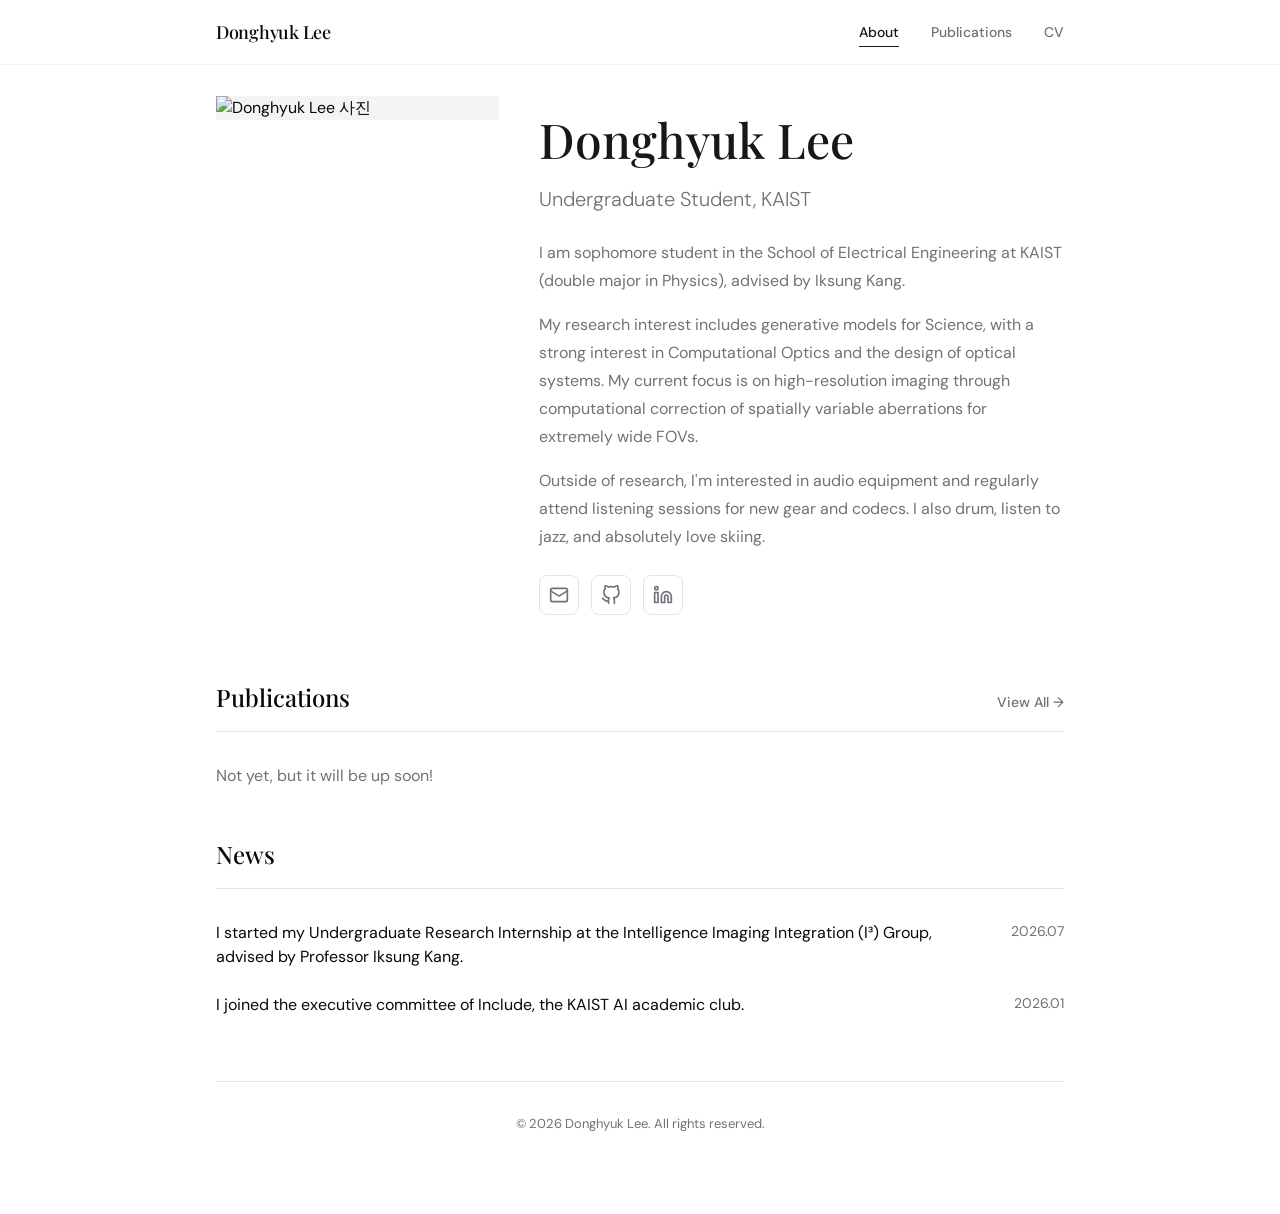
==== commit f8c41ada: "Update index.html" ====
--- a/index.html
+++ b/index.html
@@ -25,6 +25,7 @@
       href="https://fonts.googleapis.com/css2?family=DM+Sans:ital,opsz,wght@0,9..40,100..1000;1,9..40,100..1000&family=Playfair+Display:ital,wght@0,400..900;1,400..900&display=swap"
       rel="stylesheet"
     />
+    <link rel="icon" type="image/png" href="D.png" />
     <link rel="stylesheet" href="styles.css" />
   </head>
   <body>
@@ -44,24 +45,22 @@
       <!-- ---------------- hero ---------------- -->
       <section class="hero animate-in">
         <div class="hero-photo">
-          <img src="IMG_0006.jpg" alt="Donghyuk Lee 사진" class="profile-image" />
+          <img src="photos/IMG_0006.jpg" alt="Donghyuk Lee 사진" class="profile-image" />
         </div>
         <div class="hero-body">
           <div>
             <h1 class="hero-name">Donghyuk Lee</h1>
             <p class="hero-role">
-              Undergraduate Student @ <strong>KAIST</strong>
+              Undergraduate Student, KAIST
             </p>
           </div>
           <div class="prose">
             <p>
-              I am an undergraduate student in the School of Electrical
-              Engineering at KAIST (double major in Physics) and a member of the
-              artificial intelligence club Include and the KAIST Ski Club
-              (KARVE). I study biomedical devices based on computational
-              methodologies such as machine learning, with a strong interest in
-              signal processing. I am also studying Computational Optics and the
-              design of optical systems.
+              I am sophomore student in the School of Electrical Engineering at KAIST (double major in Physics), advised by Iksung Kang.
+            </p>
+            <p>
+              My research interest includes generative models for Science, with a strong interest in
+              Computational Optics and the design of optical systems. My current focus is on high-resolution imaging through computational correction of spatially variable aberrations for extremely wide FOVs.
             </p>
             <p>
               Outside of research, I'm interested in audio equipment and
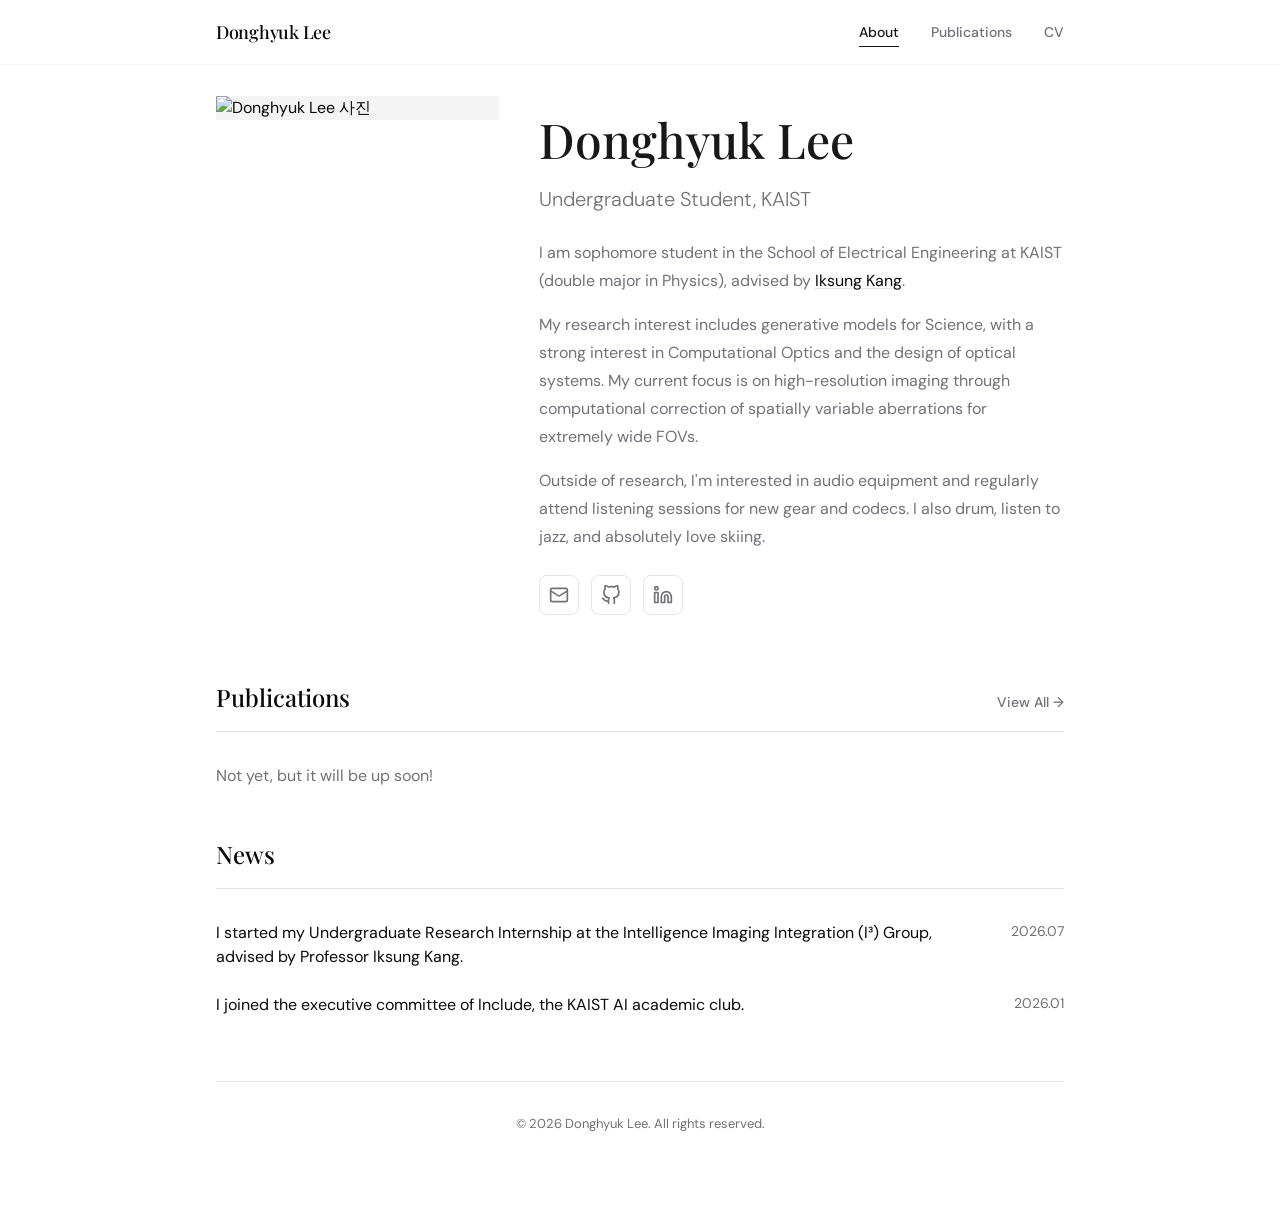
==== commit 07493f91: "Update index.html" ====
--- a/index.html
+++ b/index.html
@@ -56,7 +56,7 @@
           </div>
           <div class="prose">
             <p>
-              I am sophomore student in the School of Electrical Engineering at KAIST (double major in Physics), advised by Iksung Kang.
+              I am sophomore student in the School of Electrical Engineering at KAIST (double major in Physics), advised by <a href="https://iksungk.github.io/">Iksung Kang</a>.
             </p>
             <p>
               My research interest includes generative models for Science, with a strong interest in
